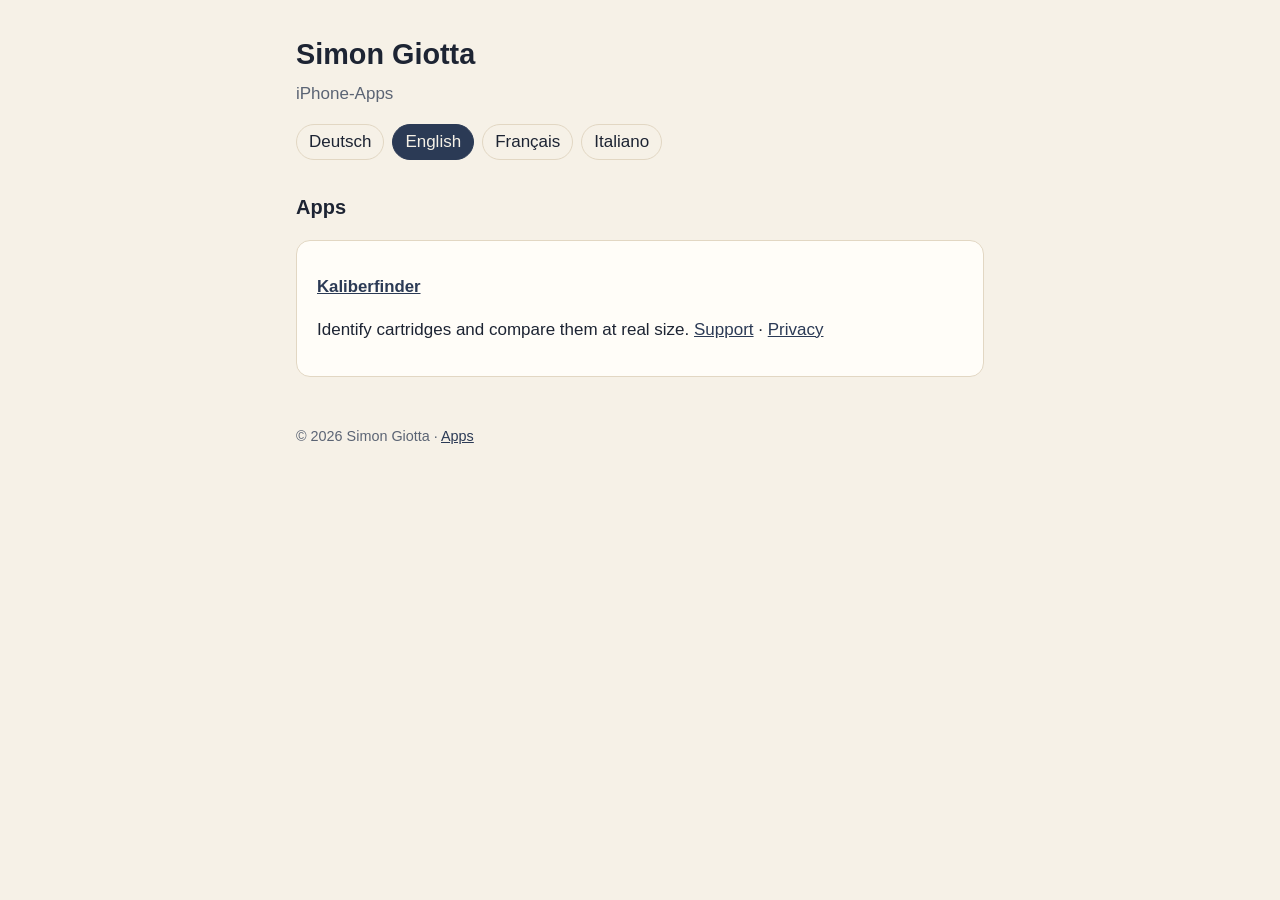
==== index.html @ 0598fcc8 "Support and privacy pages for Kaliberfinder (de/en/fr/it) Co-Authored-By: Claude Opus 5.5 <noreply@a" ====
<!doctype html>
<html lang="de">
<head>
<meta charset="utf-8">
<meta name="viewport" content="width=device-width, initial-scale=1">
<title>Simon Giotta – Apps</title>
<link rel="stylesheet" href="style.css">
</head>
<body>
<main>
<h1>Simon Giotta</h1>
<p class="sub">iPhone-Apps</p>
<nav class="lang"><a href="#de">Deutsch</a><a href="#en">English</a><a href="#fr">Français</a><a href="#it">Italiano</a></nav>
<section lang="de">
<h2>Apps</h2>
<div class="card"><h3><a href="kaliberfinder/">Kaliberfinder</a></h3><p>Patronen erkennen und in Originalgrösse vergleichen. <a href="kaliberfinder/">Hilfe</a> · <a href="kaliberfinder/privacy.html">Datenschutz</a></p></div>
</section>
<section lang="en">
<h2>Apps</h2>
<div class="card"><h3><a href="kaliberfinder/#en">Kaliberfinder</a></h3><p>Identify cartridges and compare them at real size. <a href="kaliberfinder/#en">Support</a> · <a href="kaliberfinder/privacy.html#en">Privacy</a></p></div>
</section>
<section lang="fr">
<h2>Apps</h2>
<div class="card"><h3><a href="kaliberfinder/#fr">Kaliberfinder</a></h3><p>Identifier des cartouches et les comparer en taille réelle. <a href="kaliberfinder/#fr">Aide</a> · <a href="kaliberfinder/privacy.html#fr">Protection des données</a></p></div>
</section>
<section lang="it">
<h2>App</h2>
<div class="card"><h3><a href="kaliberfinder/#it">Kaliberfinder</a></h3><p>Riconoscere cartucce e confrontarle a grandezza reale. <a href="kaliberfinder/#it">Aiuto</a> · <a href="kaliberfinder/privacy.html#it">Protezione dei dati</a></p></div>
</section>
<footer>© 2026 Simon Giotta · <a href="index.html">Apps</a></footer>
</main>
<script src="lang.js"></script>
</body>
</html>
---- style.css ----
:root { --bg: #f6f1e7; --fg: #1d2433; --muted: #5b6474; --accent: #2b3a55; --card: #fffdf8; --line: #e2d7c3; }
@media (prefers-color-scheme: dark) { :root { --bg: #141b2b; --fg: #eef0f4; --muted: #a7afbd; --accent: #c9b48c; --card: #1c2538; --line: #2e3a52; } }
* { box-sizing: border-box; }
body { margin: 0; background: var(--bg); color: var(--fg); font: 17px/1.55 -apple-system, BlinkMacSystemFont, "Segoe UI", sans-serif; }
main { max-width: 720px; margin: 0 auto; padding: 32px 16px 64px; }
h1 { font-size: 1.8rem; margin: 0 0 4px; } h2 { margin-top: 2rem; font-size: 1.25rem; } h3 { font-size: 1.05rem; margin-bottom: 4px; }
p.sub { color: var(--muted); margin-top: 0; }
nav.lang { display: flex; gap: 8px; flex-wrap: wrap; margin: 16px 0 24px; }
nav.lang a { padding: 4px 12px; border: 1px solid var(--line); border-radius: 999px; text-decoration: none; color: var(--fg); }
nav.lang a.on { background: var(--accent); color: var(--bg); border-color: var(--accent); }
section[lang] { display: none; } section[lang].on { display: block; }
a { color: var(--accent); }
.card { background: var(--card); border: 1px solid var(--line); border-radius: 14px; padding: 16px 20px; margin: 12px 0; }
footer { margin-top: 48px; color: var(--muted); font-size: .9rem; }
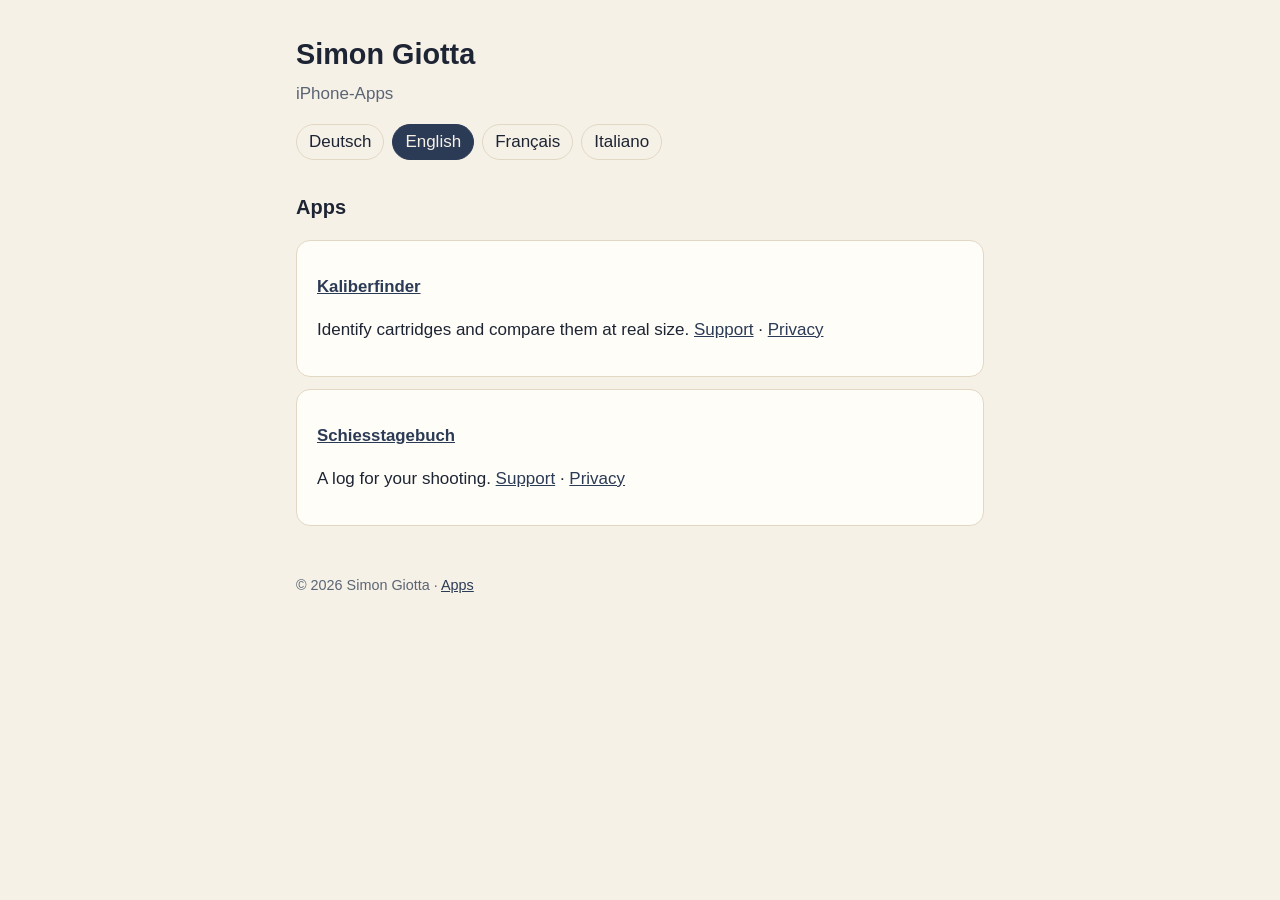
==== commit 806335bf: "Support and privacy pages for Schiesstagebuch (de/en/fr/it) Co-Authored-By: Claude Opus 5.5 <noreply" ====
--- a/index.html
+++ b/index.html
@@ -14,18 +14,22 @@
 <section lang="de">
 <h2>Apps</h2>
 <div class="card"><h3><a href="kaliberfinder/">Kaliberfinder</a></h3><p>Patronen erkennen und in Originalgrösse vergleichen. <a href="kaliberfinder/">Hilfe</a> · <a href="kaliberfinder/privacy.html">Datenschutz</a></p></div>
+<div class="card"><h3><a href="schiesstagebuch/">Schiesstagebuch</a></h3><p>Tagebuch für Schützinnen und Schützen. <a href="schiesstagebuch/">Hilfe</a> · <a href="schiesstagebuch/privacy.html">Datenschutz</a></p></div>
 </section>
 <section lang="en">
 <h2>Apps</h2>
 <div class="card"><h3><a href="kaliberfinder/#en">Kaliberfinder</a></h3><p>Identify cartridges and compare them at real size. <a href="kaliberfinder/#en">Support</a> · <a href="kaliberfinder/privacy.html#en">Privacy</a></p></div>
+<div class="card"><h3><a href="schiesstagebuch/#en">Schiesstagebuch</a></h3><p>A log for your shooting. <a href="schiesstagebuch/#en">Support</a> · <a href="schiesstagebuch/privacy.html#en">Privacy</a></p></div>
 </section>
 <section lang="fr">
 <h2>Apps</h2>
 <div class="card"><h3><a href="kaliberfinder/#fr">Kaliberfinder</a></h3><p>Identifier des cartouches et les comparer en taille réelle. <a href="kaliberfinder/#fr">Aide</a> · <a href="kaliberfinder/privacy.html#fr">Protection des données</a></p></div>
+<div class="card"><h3><a href="schiesstagebuch/#fr">Schiesstagebuch</a></h3><p>Le journal de vos tirs. <a href="schiesstagebuch/#fr">Aide</a> · <a href="schiesstagebuch/privacy.html#fr">Protection des données</a></p></div>
 </section>
 <section lang="it">
 <h2>App</h2>
 <div class="card"><h3><a href="kaliberfinder/#it">Kaliberfinder</a></h3><p>Riconoscere cartucce e confrontarle a grandezza reale. <a href="kaliberfinder/#it">Aiuto</a> · <a href="kaliberfinder/privacy.html#it">Protezione dei dati</a></p></div>
+<div class="card"><h3><a href="schiesstagebuch/#it">Schiesstagebuch</a></h3><p>Il diario dei tuoi tiri. <a href="schiesstagebuch/#it">Aiuto</a> · <a href="schiesstagebuch/privacy.html#it">Protezione dei dati</a></p></div>
 </section>
 <footer>© 2026 Simon Giotta · <a href="index.html">Apps</a></footer>
 </main>
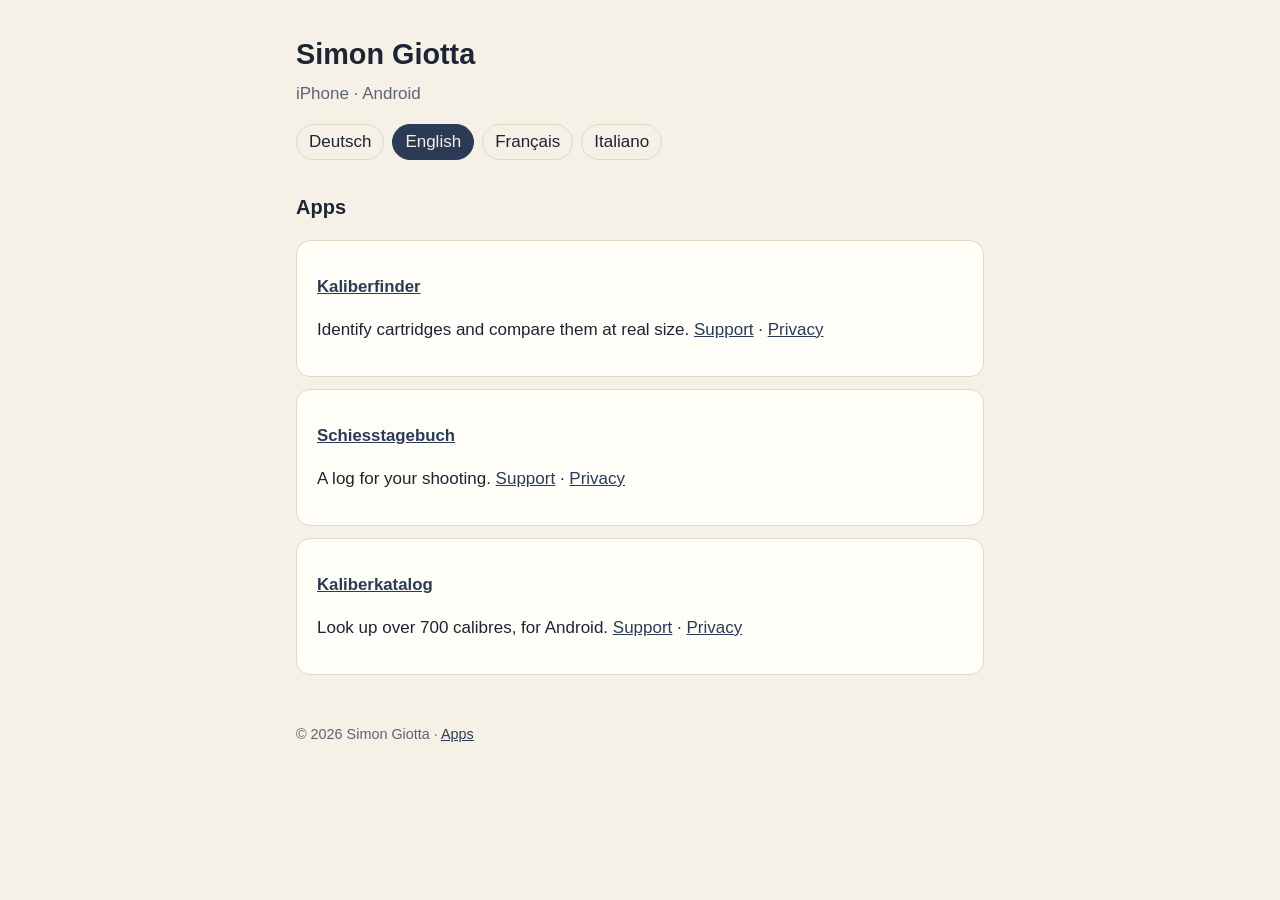
==== commit 199dfb0c: "Kaliberkatalog's support and privacy pages, for Google Play The Android app's listing needs a privac" ====
--- a/index.html
+++ b/index.html
@@ -9,27 +9,31 @@
 <body>
 <main>
 <h1>Simon Giotta</h1>
-<p class="sub">iPhone-Apps</p>
+<p class="sub">iPhone · Android</p>
 <nav class="lang"><a href="#de">Deutsch</a><a href="#en">English</a><a href="#fr">Français</a><a href="#it">Italiano</a></nav>
 <section lang="de">
 <h2>Apps</h2>
 <div class="card"><h3><a href="kaliberfinder/">Kaliberfinder</a></h3><p>Patronen erkennen und in Originalgrösse vergleichen. <a href="kaliberfinder/">Hilfe</a> · <a href="kaliberfinder/privacy.html">Datenschutz</a></p></div>
 <div class="card"><h3><a href="schiesstagebuch/">Schiesstagebuch</a></h3><p>Tagebuch für Schützinnen und Schützen. <a href="schiesstagebuch/">Hilfe</a> · <a href="schiesstagebuch/privacy.html">Datenschutz</a></p></div>
+<div class="card"><h3><a href="kaliberkatalog/">Kaliberkatalog</a></h3><p>Über 700 Kaliber nachschlagen, für Android. <a href="kaliberkatalog/">Hilfe</a> · <a href="kaliberkatalog/privacy.html">Datenschutz</a></p></div>
 </section>
 <section lang="en">
 <h2>Apps</h2>
 <div class="card"><h3><a href="kaliberfinder/#en">Kaliberfinder</a></h3><p>Identify cartridges and compare them at real size. <a href="kaliberfinder/#en">Support</a> · <a href="kaliberfinder/privacy.html#en">Privacy</a></p></div>
 <div class="card"><h3><a href="schiesstagebuch/#en">Schiesstagebuch</a></h3><p>A log for your shooting. <a href="schiesstagebuch/#en">Support</a> · <a href="schiesstagebuch/privacy.html#en">Privacy</a></p></div>
+<div class="card"><h3><a href="kaliberkatalog/#en">Kaliberkatalog</a></h3><p>Look up over 700 calibres, for Android. <a href="kaliberkatalog/#en">Support</a> · <a href="kaliberkatalog/privacy.html#en">Privacy</a></p></div>
 </section>
 <section lang="fr">
 <h2>Apps</h2>
 <div class="card"><h3><a href="kaliberfinder/#fr">Kaliberfinder</a></h3><p>Identifier des cartouches et les comparer en taille réelle. <a href="kaliberfinder/#fr">Aide</a> · <a href="kaliberfinder/privacy.html#fr">Protection des données</a></p></div>
 <div class="card"><h3><a href="schiesstagebuch/#fr">Schiesstagebuch</a></h3><p>Le journal de vos tirs. <a href="schiesstagebuch/#fr">Aide</a> · <a href="schiesstagebuch/privacy.html#fr">Protection des données</a></p></div>
+<div class="card"><h3><a href="kaliberkatalog/#fr">Kaliberkatalog</a></h3><p>Consulter plus de 700 calibres, pour Android. <a href="kaliberkatalog/#fr">Aide</a> · <a href="kaliberkatalog/privacy.html#fr">Protection des données</a></p></div>
 </section>
 <section lang="it">
 <h2>App</h2>
 <div class="card"><h3><a href="kaliberfinder/#it">Kaliberfinder</a></h3><p>Riconoscere cartucce e confrontarle a grandezza reale. <a href="kaliberfinder/#it">Aiuto</a> · <a href="kaliberfinder/privacy.html#it">Protezione dei dati</a></p></div>
 <div class="card"><h3><a href="schiesstagebuch/#it">Schiesstagebuch</a></h3><p>Il diario dei tuoi tiri. <a href="schiesstagebuch/#it">Aiuto</a> · <a href="schiesstagebuch/privacy.html#it">Protezione dei dati</a></p></div>
+<div class="card"><h3><a href="kaliberkatalog/#it">Kaliberkatalog</a></h3><p>Consultare oltre 700 calibri, per Android. <a href="kaliberkatalog/#it">Aiuto</a> · <a href="kaliberkatalog/privacy.html#it">Protezione dei dati</a></p></div>
 </section>
 <footer>© 2026 Simon Giotta · <a href="index.html">Apps</a></footer>
 </main>
